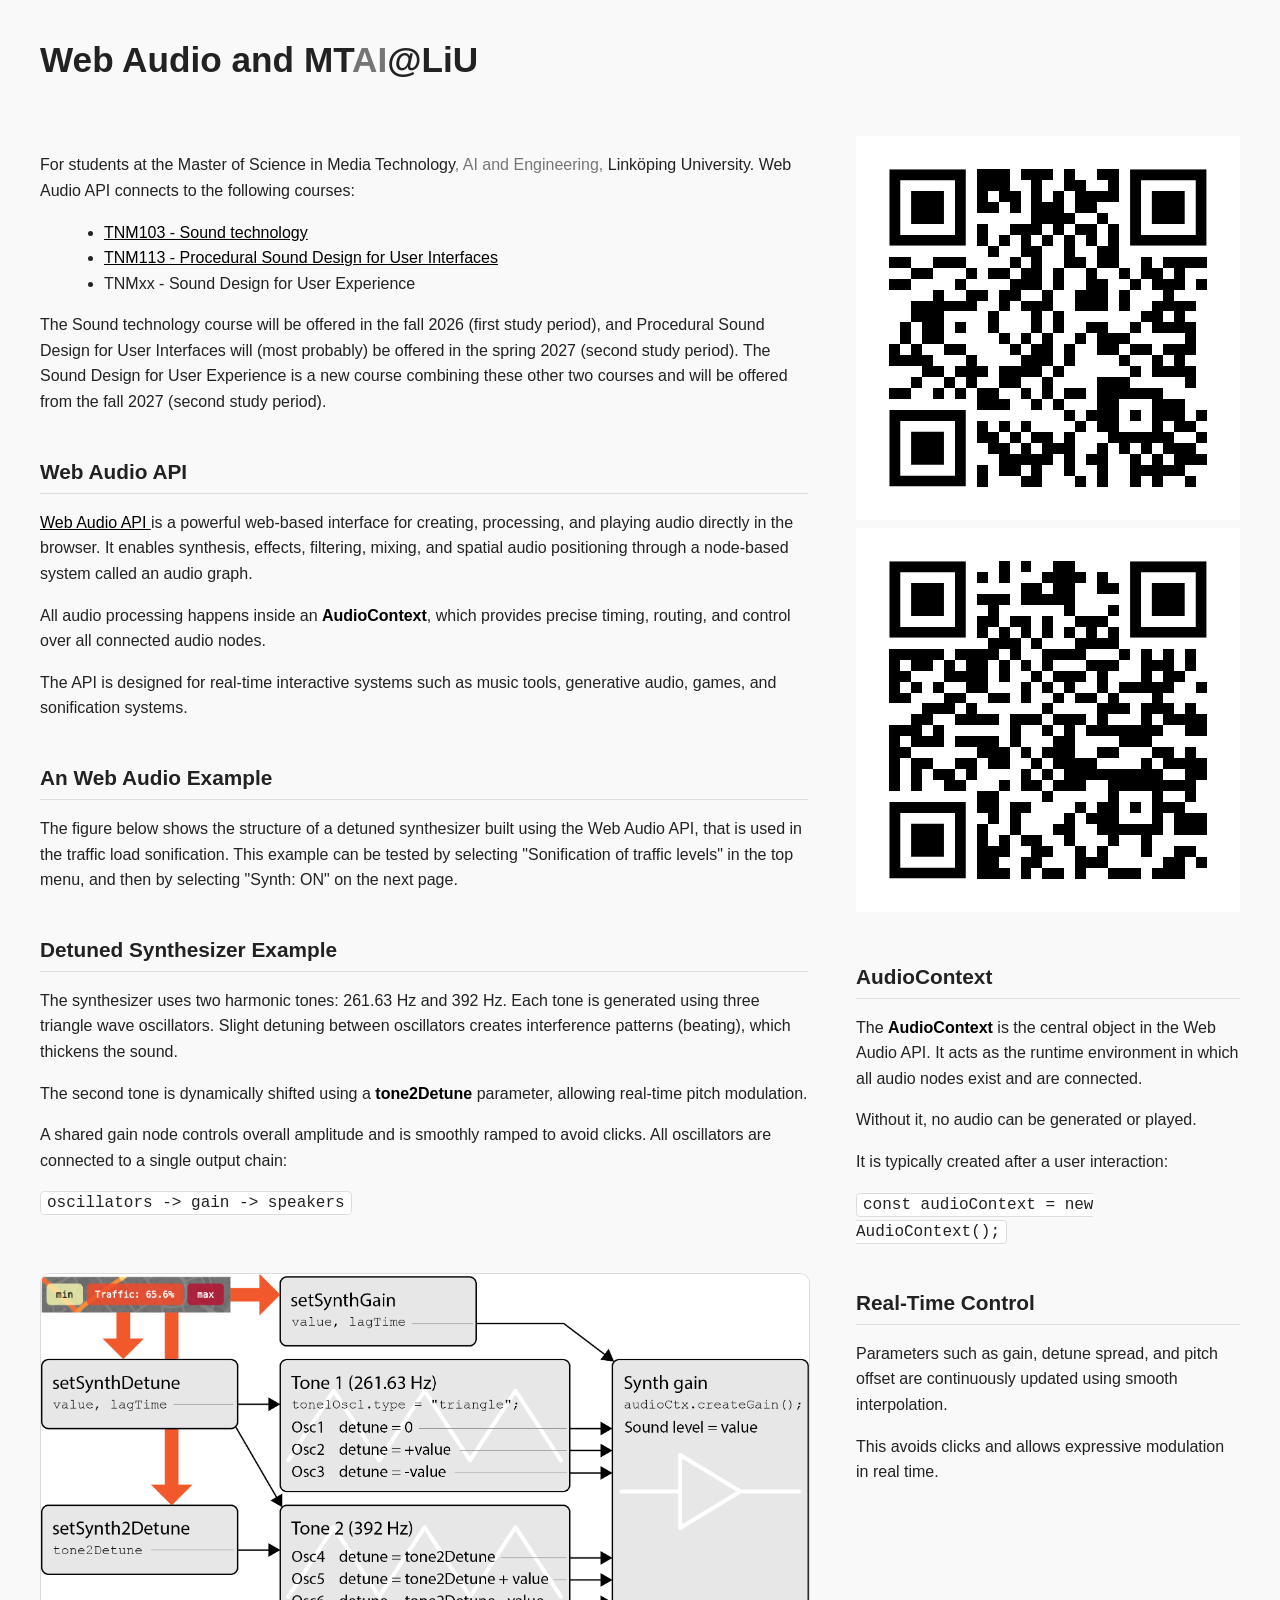
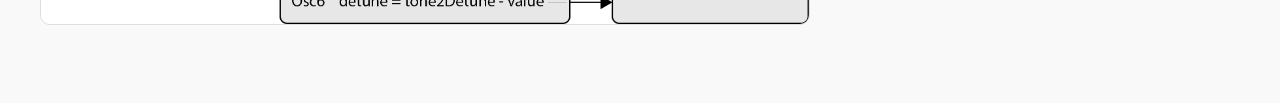
==== info.html @ 0513b104 "Update info.html" ====
<!DOCTYPE html>
<html lang="en">
<head>
  <meta charset="UTF-8">
  <meta name="viewport" content="width=device-width, initial-scale=1.0">
  <title>Web Audio and MTAI@LiU</title>
  <link rel="stylesheet" href="style_info.css">
</head>

<body>

<div class="top-section">

  <div class="top-header-row">
    <h1>Web Audio and MT<span class="grey">AI</span>@LiU</h1>
  </div>

  

</div>

<!-- TWO‑COLUMN CONTENT LAYOUT -->
<div class="content-grid">

  <!-- LEFT COLUMN -->
  <div class="left-column">
    <section>
      <p>
        For students at the Master of Science in Media Technology<span class="grey">, AI and Engineering,</span> Linköping University. Web Audio API connects to the following courses:<br>
        <ul>
          <li><a href="https://studieinfo.liu.se/en/kurs/TNM103">TNM103 - Sound technology</a></li>
          <li><a href="https://studieinfo.liu.se/en/kurs/TNM113">TNM113 - Procedural Sound Design for User Interfaces</a></li>
          <li>TNMxx - Sound Design for User Experience</li>
        </ul>
        The Sound technology course will be offered in the fall 2026 (first study period), 
        and Procedural Sound Design for User Interfaces will (most probably) be offered in the spring 2027 (second study period). 
        The Sound Design for User Experience is a new course combining these other two courses and will be offered from the fall 2027 (second study period).
      </p>
    </section>

    <section>
      <h2>Web Audio API</h2>

      <p>
        <a href="https://developer.mozilla.org/en-US/docs/Web/API/Web_Audio_API">
          Web Audio API
        </a>
        is a powerful web-based interface for creating, processing, and playing audio directly in the browser.
        It enables synthesis, effects, filtering, mixing, and spatial audio positioning through a node-based system called an audio graph.
      </p>

      <p>
        All audio processing happens inside an <strong>AudioContext</strong>, which provides precise timing, routing, and control over all connected audio nodes.
      </p>

      <p>
        The API is designed for real-time interactive systems such as music tools, generative audio, games, and sonification systems.
      </p>
    </section>

    <section>
      <h2>An Web Audio Example</h2>

      <p>
        The figure below shows the structure of a detuned synthesizer built using the Web Audio API, that is used in the traffic load sonification. 
        This example can be tested by selecting "Sonification of traffic levels" in the top menu, and then by selecting "Synth: ON" on the next page.
      </p>
    </section>

    <section>
      <h2>Detuned Synthesizer Example</h2>

      <p>
        The synthesizer uses two harmonic tones: 261.63 Hz and 392 Hz.
        Each tone is generated using three triangle wave oscillators. 
        Slight detuning between oscillators creates interference patterns (beating), which thickens the sound.
      </p>

      <p>
        The second tone is dynamically shifted using a <strong>tone2Detune</strong> parameter, allowing real-time pitch modulation.
      </p>

      <p>
        A shared gain node controls overall amplitude and is smoothly ramped to avoid clicks. 
        All oscillators are connected to a single output chain:
      </p>

      <p><code>oscillators -> gain -> speakers</code></p>
    </section>

    <section>
      <img src="model.png" alt="Synth model diagram" style="max-width:100%; border:1px solid #ddd; border-radius:10px; margin-top:1rem;">
    </section>

  </div>

  <!-- RIGHT COLUMN -->
  <div class="right-column">

    <section>
        <img src="tnm103.svg" alt="QR code to https://studieinfo.liu.se/en/kurs/TNM103">
        <img src="tnm113.svg" alt="QR code to https://studieinfo.liu.se/en/kurs/TNM113">
    </section>

    <section>
      <h2>AudioContext</h2>

      <p>
        The <strong>AudioContext</strong> is the central object in the Web Audio API.
        It acts as the runtime environment in which all audio nodes exist and are connected.
      </p>

      <p>
        Without it, no audio can be generated or played.
      </p>

      <p>
        It is typically created after a user interaction:
      </p>

      <p><code>const audioContext = new AudioContext();</code></p>
    </section>

    <section>
      <h2>Real-Time Control</h2>

      <p>
        Parameters such as gain, detune spread, and pitch offset are continuously updated using smooth interpolation.
      </p>

      <p>
        This avoids clicks and allows expressive modulation in real time.
      </p>
    </section>

  </div>

</div>

</body>
</html>
---- style_info.css ----
/* ===== Base ===== */
body {
  font-family: 'Segoe UI', sans-serif;
  background-color: #f9f9f9;
  color: #222;
  margin: 0 auto;
  padding: 2rem;
  line-height: 1.6;
  max-width: 1200px;
}

/* ===== Typography ===== */
h1 {
  font-size: 2.2rem;
  font-weight: 700;
  margin: 0;
}

h2 {
  font-size: 1.3rem;
  font-weight: 600;
  border-bottom: 1px solid #ddd;
  padding-bottom: 0.3rem;
  margin-top: 2.5rem;
  margin-bottom: 1rem;
}

p,
ul {
  margin-bottom: 1rem;
}

ul {
  margin-left: 1.5rem;
}

strong {
  font-weight: 600;
  color: #000;
}

.grey {
  color: #757575;
}

/* ===== Links ===== */
a,
a:visited {
  color: #000;
  text-decoration: underline;
  transition: color 0.2s ease;
}

a:hover {
  color: #bfbfbf;
}

/* ===== Top section ===== */
.top-section {
  margin-bottom: 3rem;
}

/* Title + logos row */
.top-header-row {
  display: flex;
  justify-content: space-between;
  align-items: center;
  margin-bottom: 1.5rem;
}

.course-logos {
  display: flex;
  gap: 1rem;
}

.course-logos img {
  height: 40px;
  width: auto;
  border: none;
}

/* ===== Two‑column content layout ===== */
.content-grid {
  display: grid;
  grid-template-columns: 2fr 1fr;
  gap: 3rem;
}

.left-column,
.right-column {
  display: block;
}

/* ===== Section spacing ===== */
section {
  margin-bottom: 2.5rem;
}

/* ===== Code blocks ===== */
code {
  background-color: #fff;
  border: 1px solid #ddd;
  padding: 2px 6px;
  border-radius: 4px;
  font-family: Consolas, monospace;
}

pre {
  background-color: #fff;
  border: 1px solid #ddd;
  padding: 1rem;
  border-radius: 6px;
  overflow-x: auto;
  margin-bottom: 1rem;
}

/* ===== Images ===== */
img {
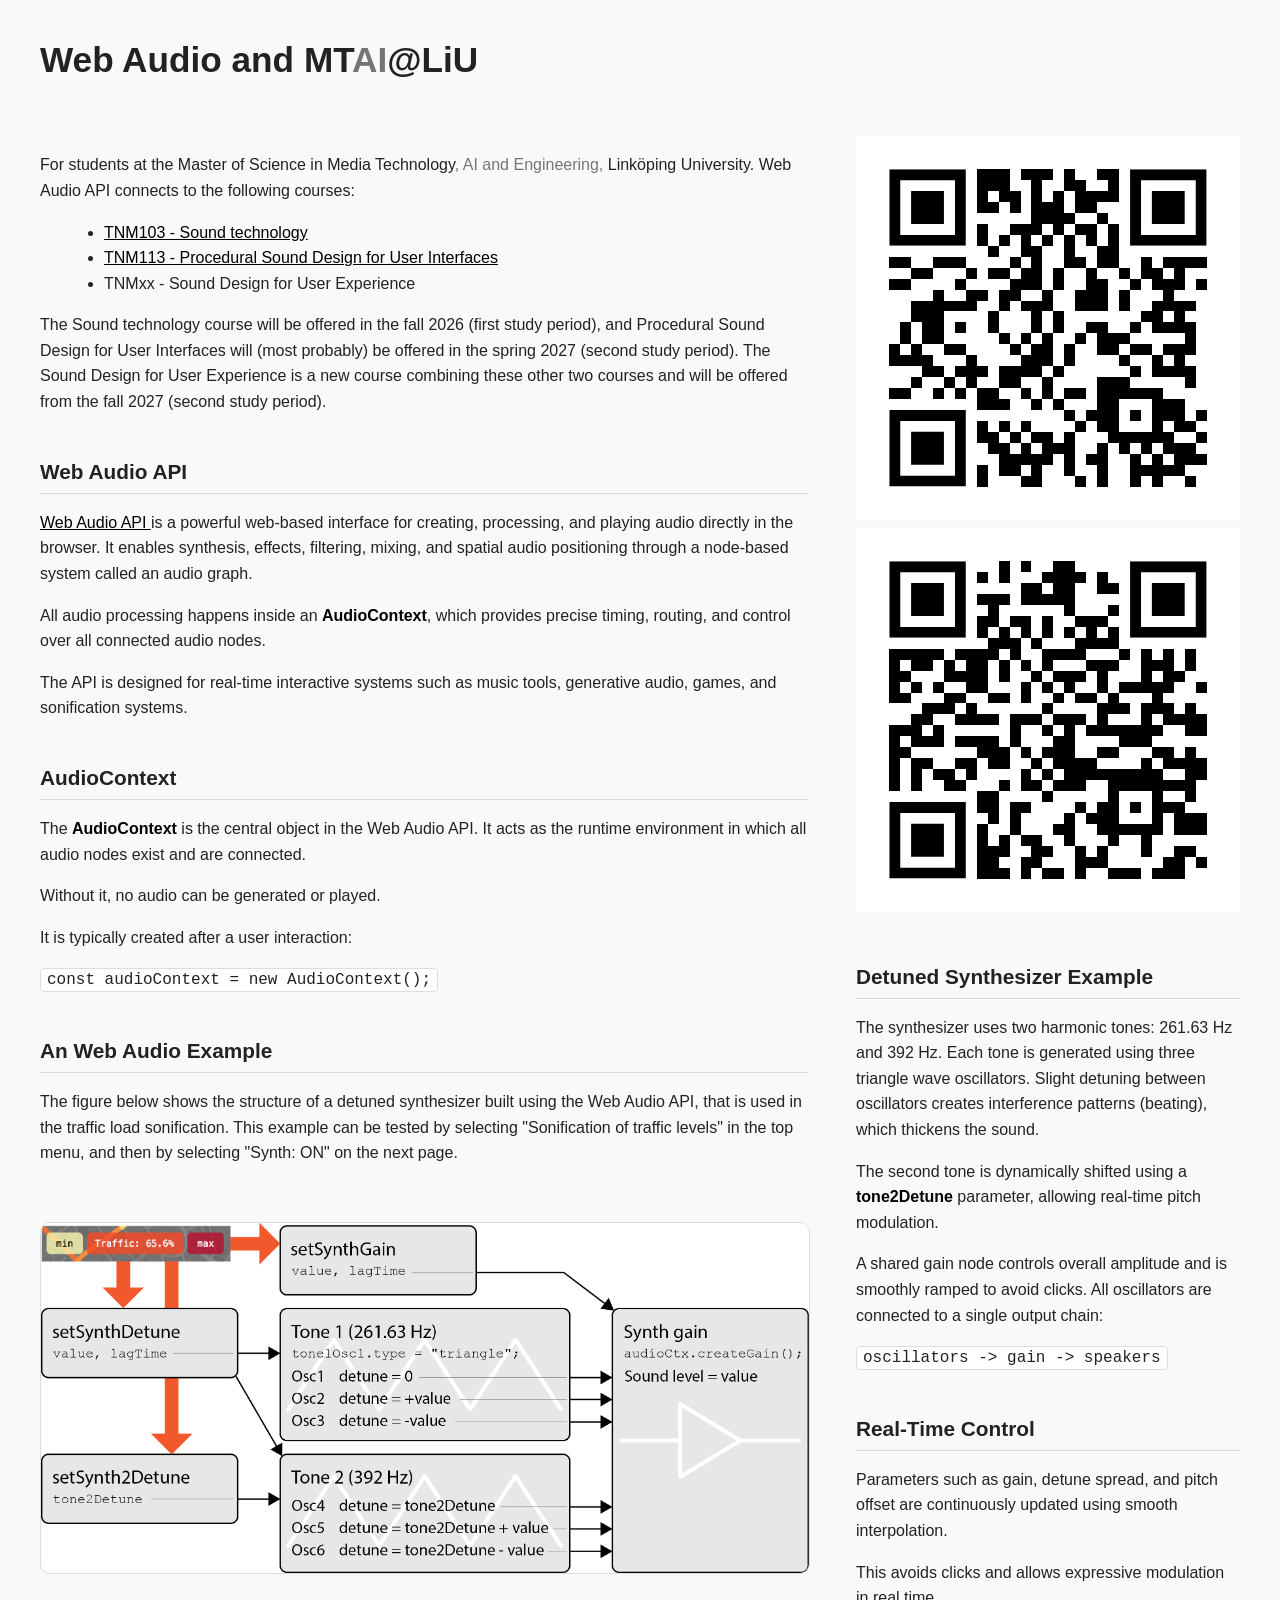
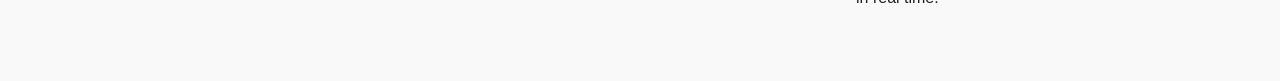
==== commit 1868da59: "Update info.html" ====
--- a/info.html
+++ b/info.html
@@ -59,12 +59,45 @@
     </section>
 
     <section>
+      <h2>AudioContext</h2>
+
+      <p>
+        The <strong>AudioContext</strong> is the central object in the Web Audio API.
+        It acts as the runtime environment in which all audio nodes exist and are connected.
+      </p>
+
+      <p>
+        Without it, no audio can be generated or played.
+      </p>
+
+      <p>
+        It is typically created after a user interaction:
+      </p>
+
+      <p><code>const audioContext = new AudioContext();</code></p>
+    </section>
+
+    <section>
       <h2>An Web Audio Example</h2>
 
       <p>
         The figure below shows the structure of a detuned synthesizer built using the Web Audio API, that is used in the traffic load sonification. 
         This example can be tested by selecting "Sonification of traffic levels" in the top menu, and then by selecting "Synth: ON" on the next page.
       </p>
+    </section>
+
+    <section>
+      <img src="model.png" alt="Synth model diagram" style="max-width:100%; border:1px solid #ddd; border-radius:10px; margin-top:1rem;">
+    </section>
+
+  </div>
+
+  <!-- RIGHT COLUMN -->
+  <div class="right-column">
+
+    <section>
+        <img src="tnm103.svg" alt="QR code to https://studieinfo.liu.se/en/kurs/TNM103">
+        <img src="tnm113.svg" alt="QR code to https://studieinfo.liu.se/en/kurs/TNM113">
     </section>
 
     <section>
@@ -87,39 +120,7 @@
 
       <p><code>oscillators -> gain -> speakers</code></p>
     </section>
-
-    <section>
-      <img src="model.png" alt="Synth model diagram" style="max-width:100%; border:1px solid #ddd; border-radius:10px; margin-top:1rem;">
-    </section>
-
-  </div>
-
-  <!-- RIGHT COLUMN -->
-  <div class="right-column">
-
-    <section>
-        <img src="tnm103.svg" alt="QR code to https://studieinfo.liu.se/en/kurs/TNM103">
-        <img src="tnm113.svg" alt="QR code to https://studieinfo.liu.se/en/kurs/TNM113">
-    </section>
-
-    <section>
-      <h2>AudioContext</h2>
-
-      <p>
-        The <strong>AudioContext</strong> is the central object in the Web Audio API.
-        It acts as the runtime environment in which all audio nodes exist and are connected.
-      </p>
-
-      <p>
-        Without it, no audio can be generated or played.
-      </p>
-
-      <p>
-        It is typically created after a user interaction:
-      </p>
-
-      <p><code>const audioContext = new AudioContext();</code></p>
-    </section>
+    
 
     <section>
       <h2>Real-Time Control</h2>
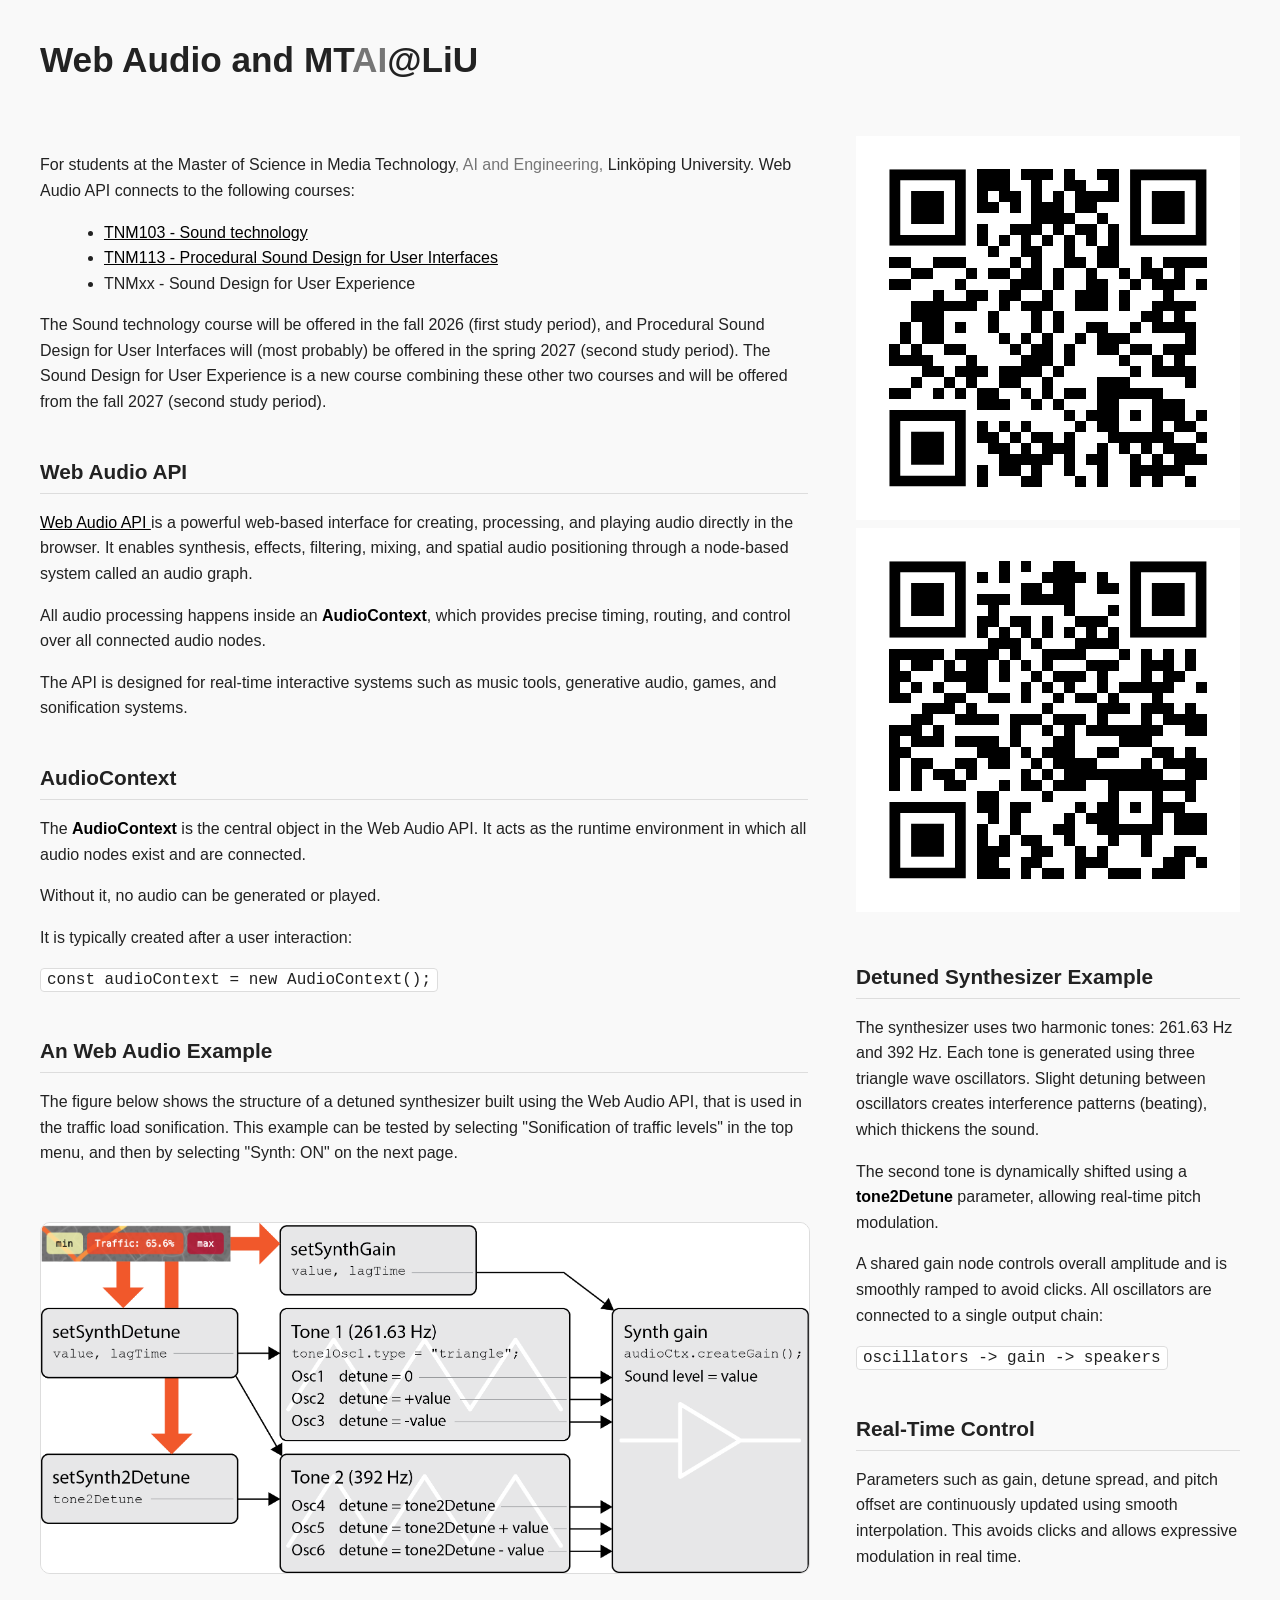
==== commit aea37601: "Update info.html" ====
--- a/info.html
+++ b/info.html
@@ -126,10 +126,7 @@
       <h2>Real-Time Control</h2>
 
       <p>
-        Parameters such as gain, detune spread, and pitch offset are continuously updated using smooth interpolation.
-      </p>
-
-      <p>
+        Parameters such as gain, detune spread, and pitch offset are continuously updated using smooth interpolation. 
         This avoids clicks and allows expressive modulation in real time.
       </p>
     </section>
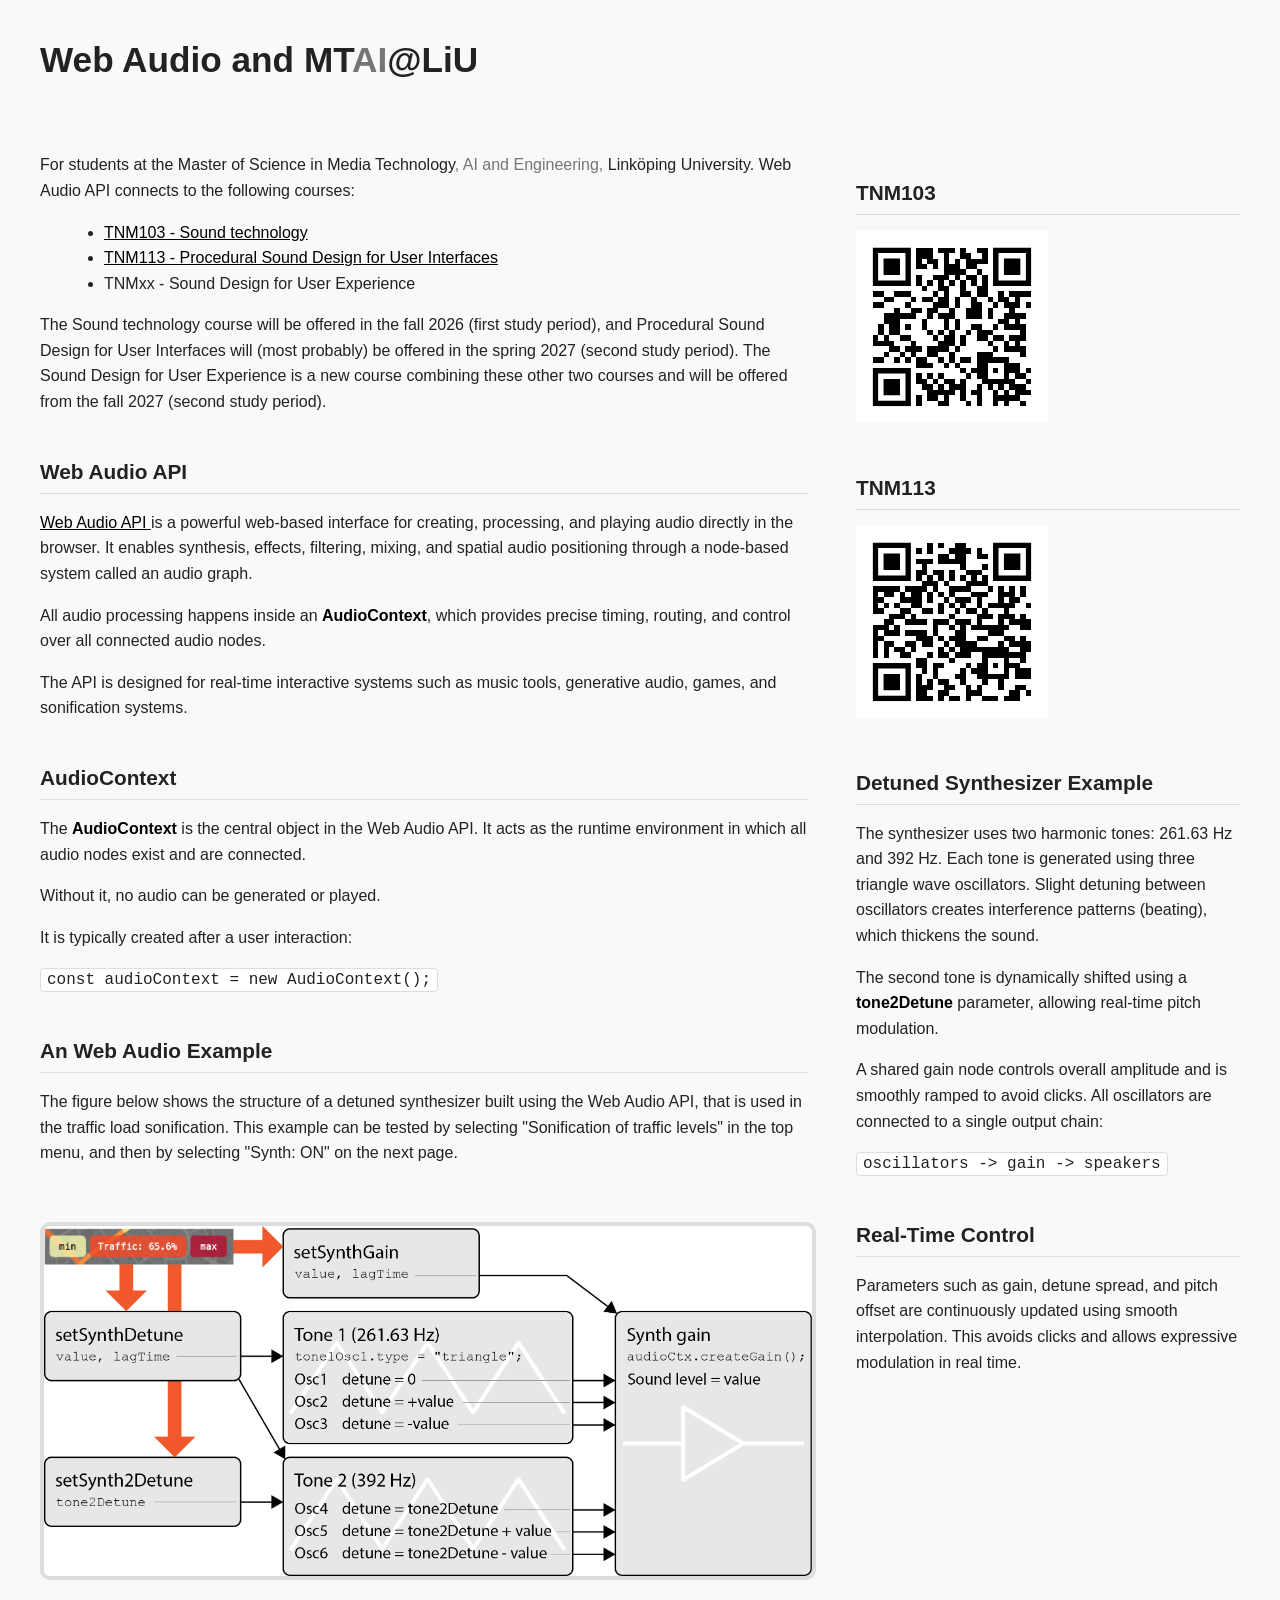
==== commit f4510ad0: "Update info.html" ====
--- a/info.html
+++ b/info.html
@@ -87,7 +87,7 @@
     </section>
 
     <section>
-      <img src="model.png" alt="Synth model diagram" style="max-width:100%; border:1px solid #ddd; border-radius:10px; margin-top:1rem;">
+      <img src="model.png" alt="Synth model diagram" style="max-width:100%; border:4px solid #ddd; border-radius:10px; margin-top:1rem;">
     </section>
 
   </div>
@@ -96,8 +96,10 @@
   <div class="right-column">
 
     <section>
-        <img src="tnm103.svg" alt="QR code to https://studieinfo.liu.se/en/kurs/TNM103">
-        <img src="tnm113.svg" alt="QR code to https://studieinfo.liu.se/en/kurs/TNM113">
+      <h2>TNM103</h2>
+        <img src="tnm103.svg" alt="QR code to https://studieinfo.liu.se/en/kurs/TNM103" style="width:50%;">
+      <h2>TNM113</h2>
+        <img src="tnm113.svg" alt="QR code to https://studieinfo.liu.se/en/kurs/TNM113" style="width:50%;">
     </section>
 
     <section>
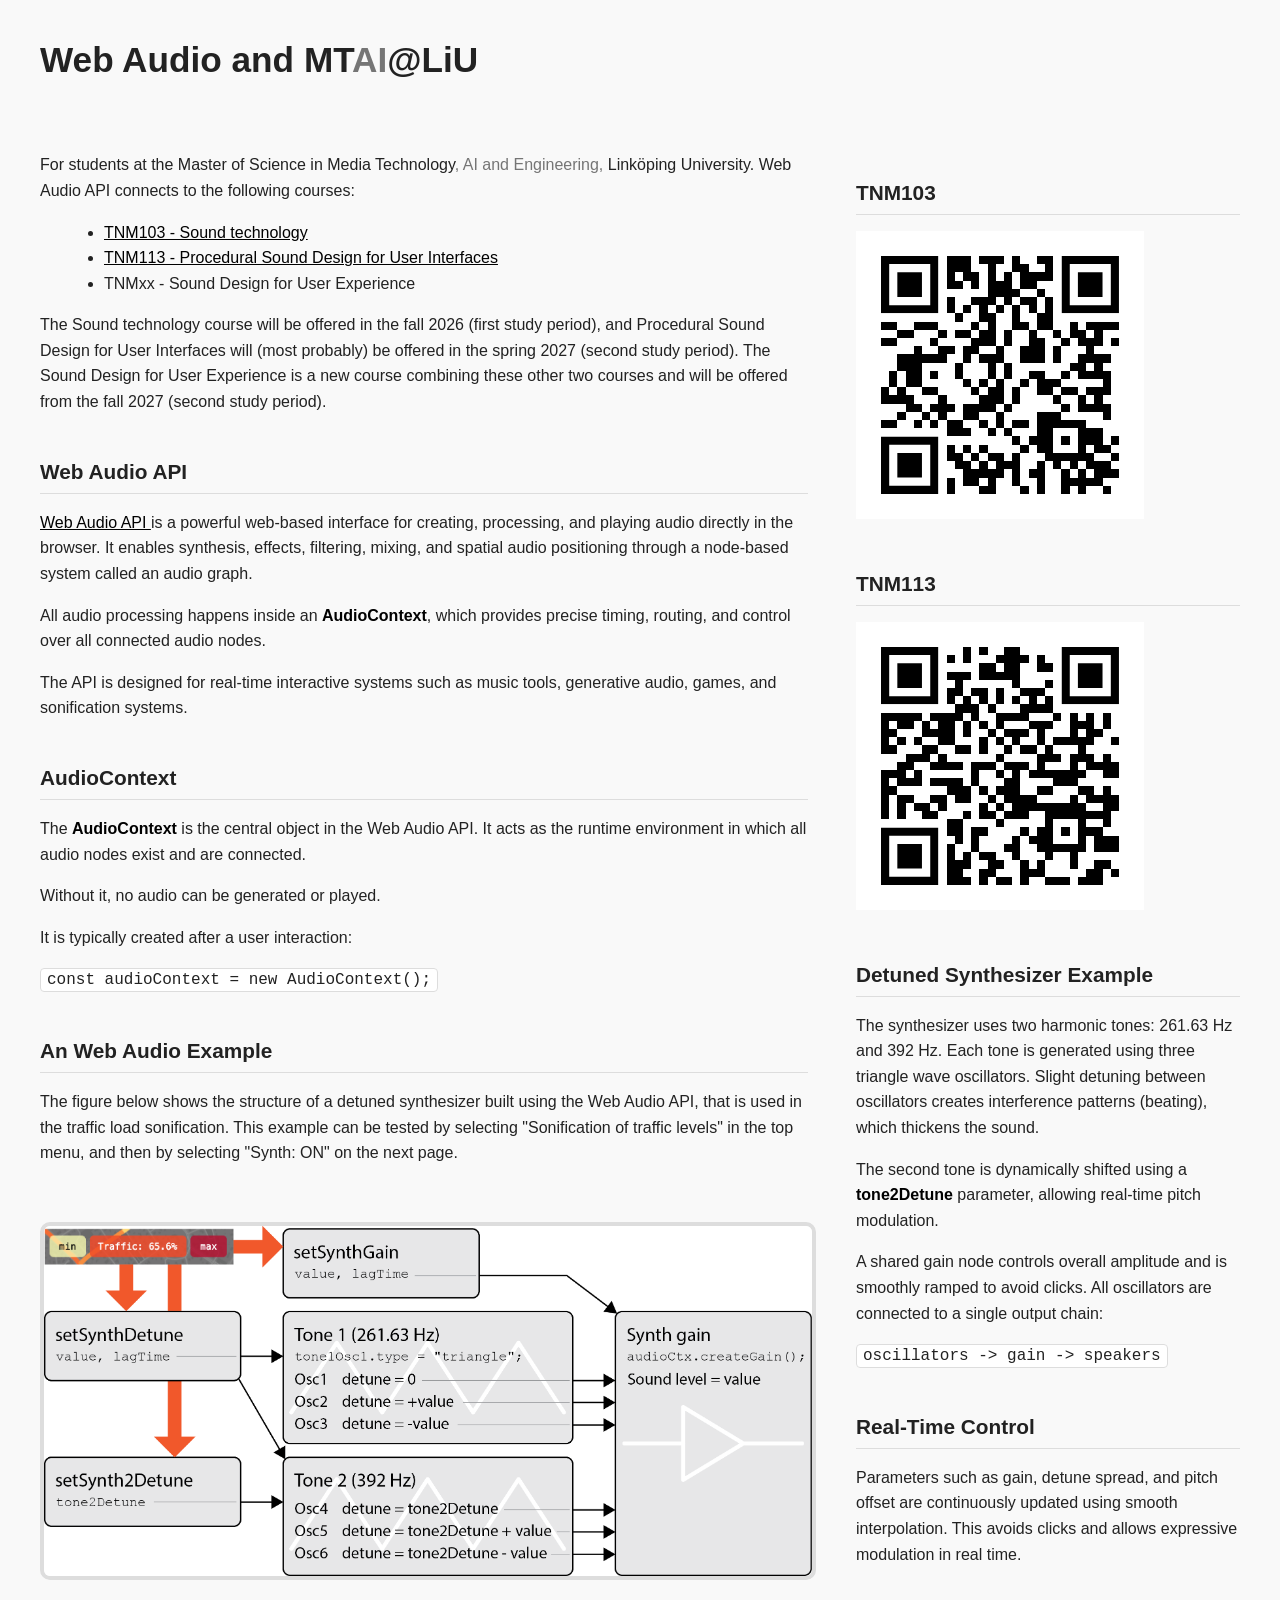
==== commit 5d20cfbe: "Update info.html" ====
--- a/info.html
+++ b/info.html
@@ -97,9 +97,9 @@
 
     <section>
       <h2>TNM103</h2>
-        <img src="tnm103.svg" alt="QR code to https://studieinfo.liu.se/en/kurs/TNM103" style="width:50%;">
+        <img src="tnm103.svg" alt="QR code to https://studieinfo.liu.se/en/kurs/TNM103" style="width:75%;">
       <h2>TNM113</h2>
-        <img src="tnm113.svg" alt="QR code to https://studieinfo.liu.se/en/kurs/TNM113" style="width:50%;">
+        <img src="tnm113.svg" alt="QR code to https://studieinfo.liu.se/en/kurs/TNM113" style="width:75%;">
     </section>
 
     <section>
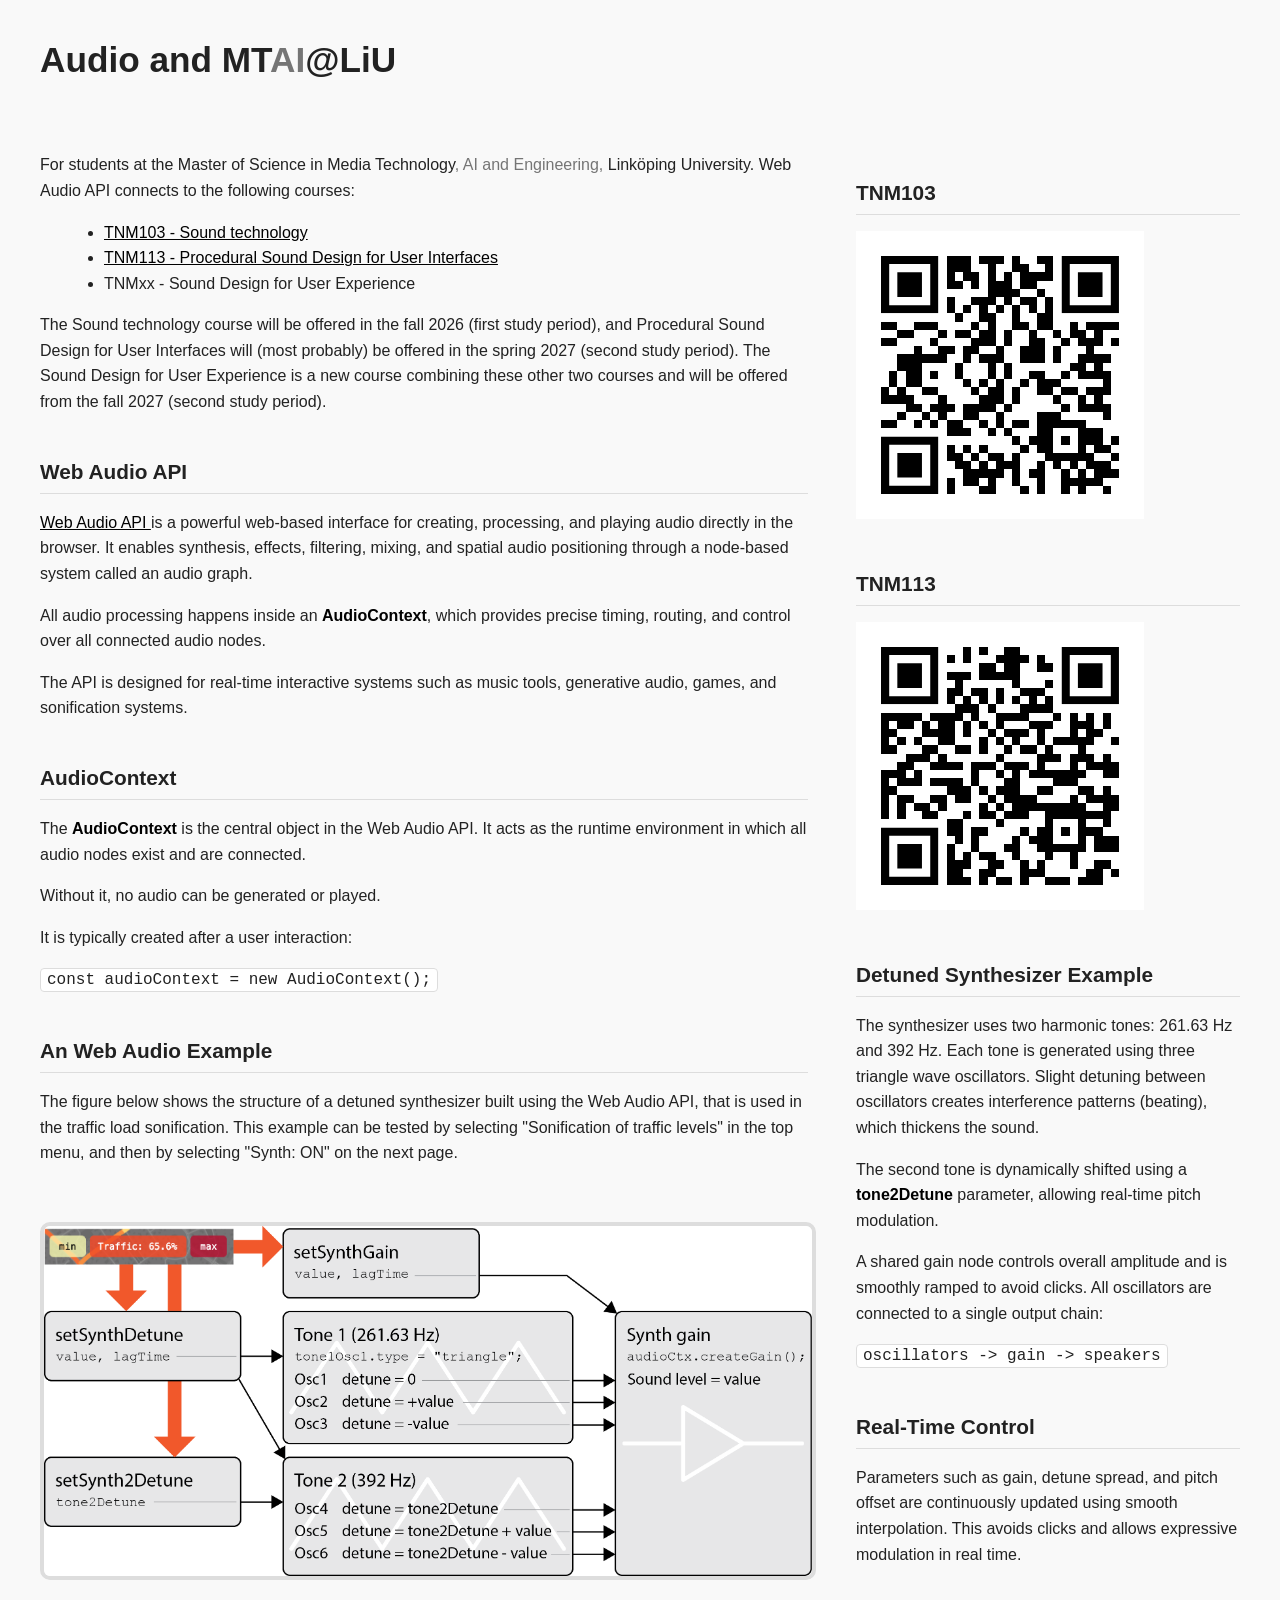
==== commit d82b6fc2: "Update info.html" ====
--- a/info.html
+++ b/info.html
@@ -3,7 +3,7 @@
 <head>
   <meta charset="UTF-8">
   <meta name="viewport" content="width=device-width, initial-scale=1.0">
-  <title>Web Audio and MTAI@LiU</title>
+  <title>Audio and MTAI@LiU</title>
   <link rel="stylesheet" href="style_info.css">
 </head>
 
@@ -12,7 +12,7 @@
 <div class="top-section">
 
   <div class="top-header-row">
-    <h1>Web Audio and MT<span class="grey">AI</span>@LiU</h1>
+    <h1>Audio and MT<span class="grey">AI</span>@LiU</h1>
   </div>
 
   
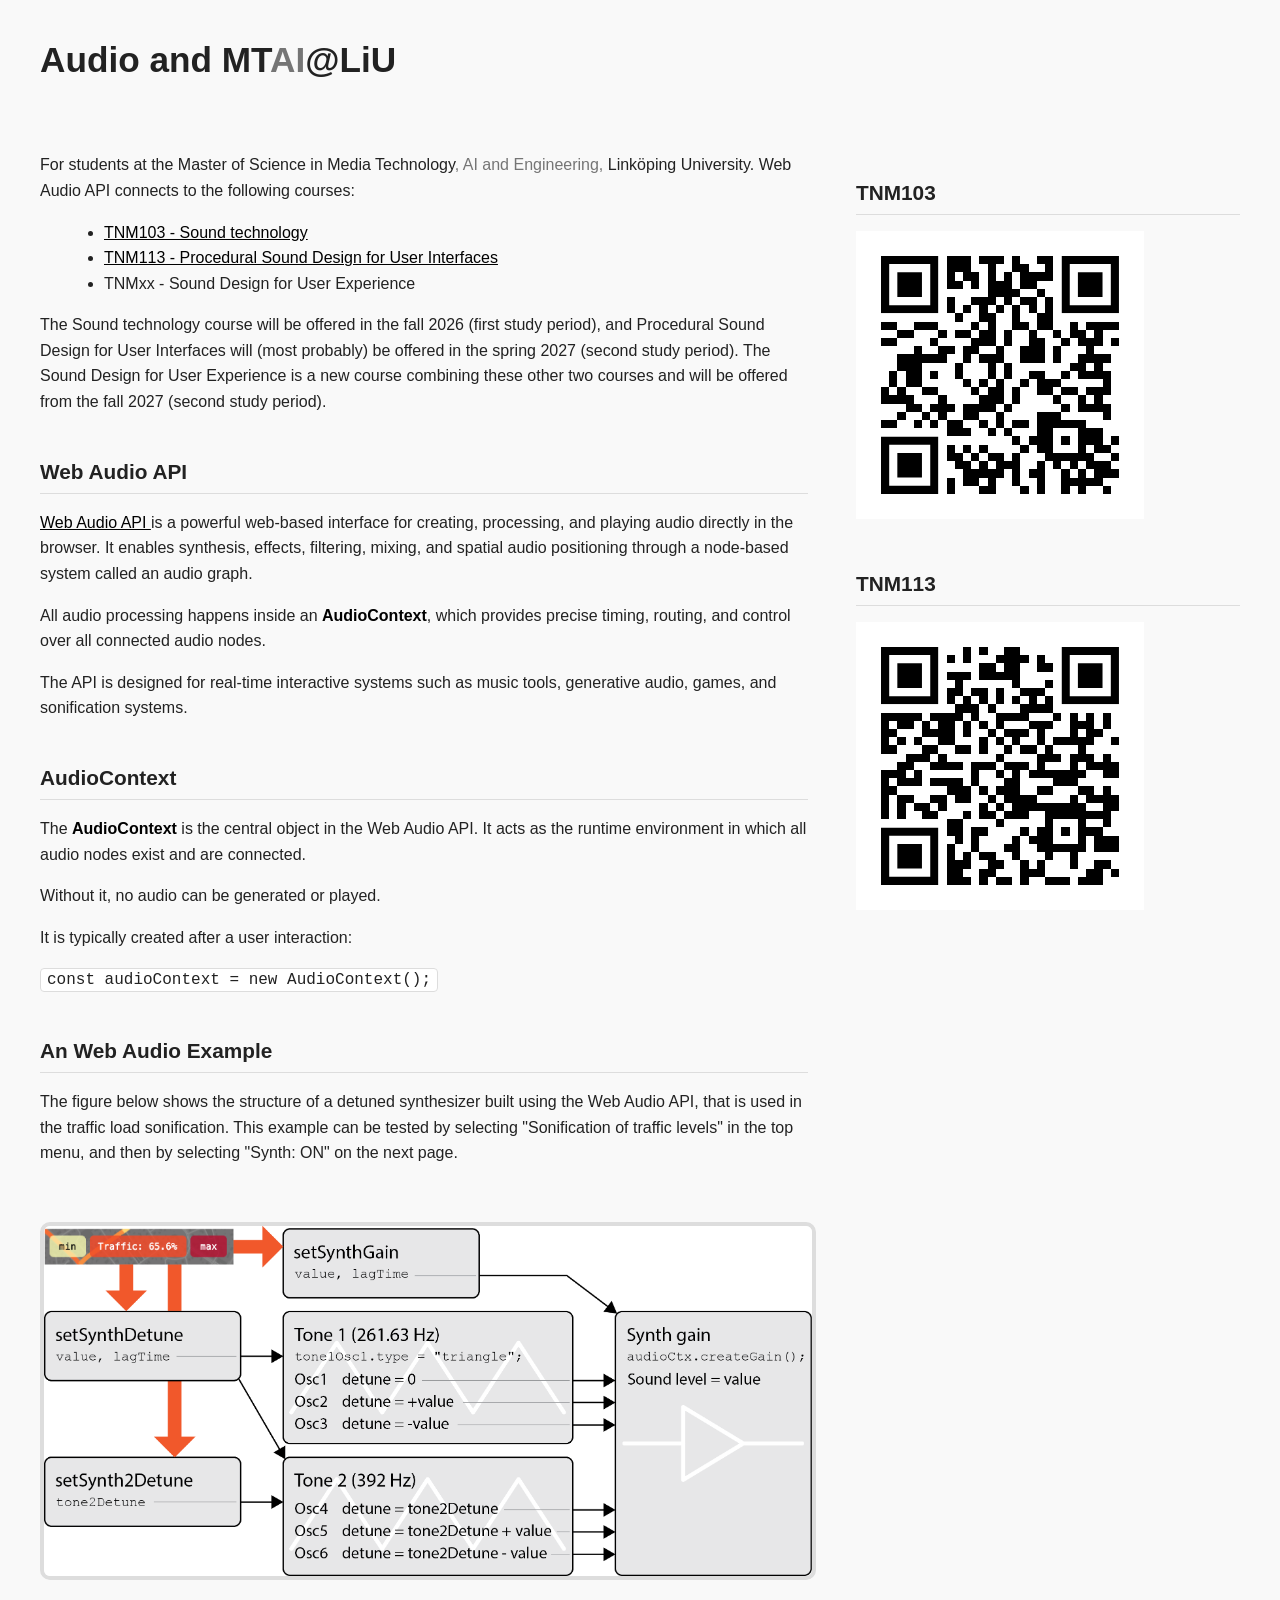
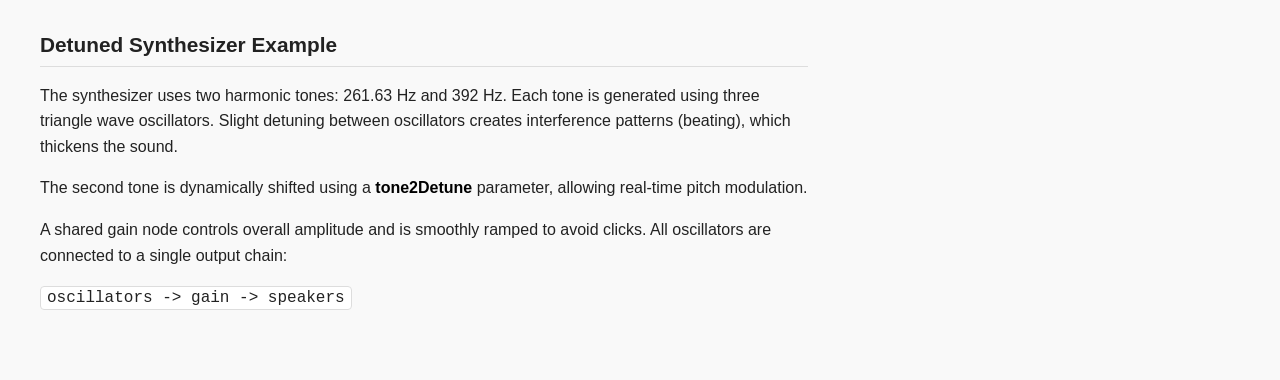
==== commit b05658c2: "Update info.html" ====
--- a/info.html
+++ b/info.html
@@ -90,18 +90,6 @@
       <img src="model.png" alt="Synth model diagram" style="max-width:100%; border:4px solid #ddd; border-radius:10px; margin-top:1rem;">
     </section>
 
-  </div>
-
-  <!-- RIGHT COLUMN -->
-  <div class="right-column">
-
-    <section>
-      <h2>TNM103</h2>
-        <img src="tnm103.svg" alt="QR code to https://studieinfo.liu.se/en/kurs/TNM103" style="width:75%;">
-      <h2>TNM113</h2>
-        <img src="tnm113.svg" alt="QR code to https://studieinfo.liu.se/en/kurs/TNM113" style="width:75%;">
-    </section>
-
     <section>
       <h2>Detuned Synthesizer Example</h2>
 
@@ -122,16 +110,26 @@
 
       <p><code>oscillators -> gain -> speakers</code></p>
     </section>
-    
+
+  </div>
+
+  <!-- RIGHT COLUMN -->
+  <div class="right-column">
 
     <section>
-      <h2>Real-Time Control</h2>
-
+      <h2>TNM103</h2>
+        <img src="tnm103.svg" alt="QR code to https://studieinfo.liu.se/en/kurs/TNM103" style="width:75%;">
+      <h2>TNM113</h2>
+        <img src="tnm113.svg" alt="QR code to https://studieinfo.liu.se/en/kurs/TNM113" style="width:75%;">
+    </section>
+    <section>
       <p>
-        Parameters such as gain, detune spread, and pitch offset are continuously updated using smooth interpolation. 
-        This avoids clicks and allows expressive modulation in real time.
+        
       </p>
     </section>
+
+    
+    
 
   </div>
 
